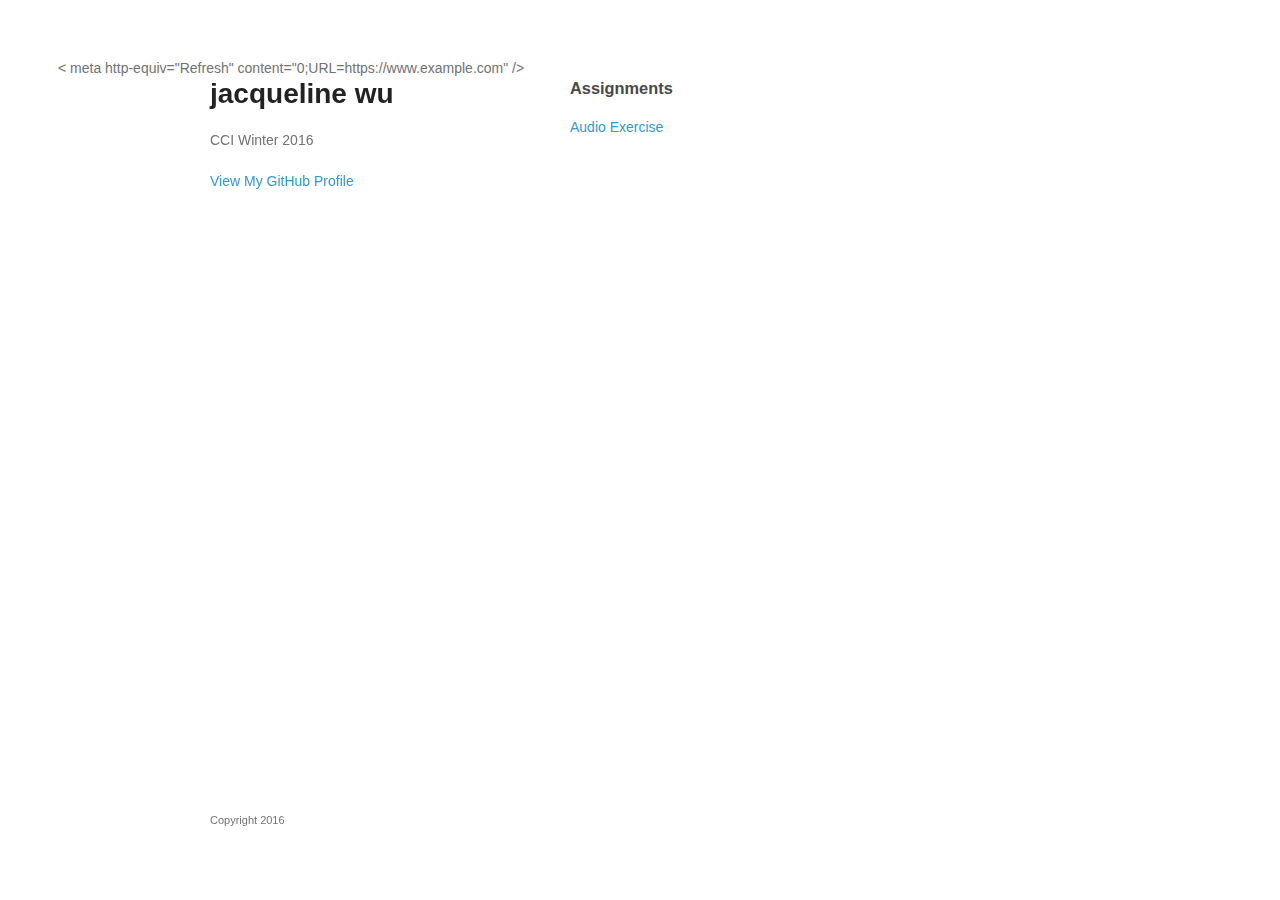
==== index.html @ d8088df1 "Update index.html" ====
<!doctype html>
<html>
  <head>
    <meta charset="utf-8">
    <meta http-equiv="X-UA-Compatible" content="chrome=1">
    < meta http-equiv="Refresh" content="0;URL=https://www.example.com" />

    <title>jacqswu</title>

    <link rel="stylesheet" href="stylesheets/styles.css">
    <link rel="stylesheet" href="stylesheets/github-light.css">
    <meta name="viewport" content="width=device-width">
    <!--[if lt IE 9]>
    <script src="//html5shiv.googlecode.com/svn/trunk/html5.js"></script>
    <![endif]-->
  </head>
  <body>
    <div class="wrapper">
      <header>
        <h1>jacqueline wu</h1>
        <p>CCI Winter 2016</p>


        <p class="view"><a href="https://github.com/jacqswu">View My GitHub Profile</a></p>

      </header>
      <section>
        <h3>
<a id="assignments" class="anchor" href="#assignments" aria-hidden="true"><span aria-hidden="true" class="octicon octicon-link"></span></a>Assignments</h3>
  <p><a href="https://jacqswu.github.io/sinewaves">Audio Exercise</a></p>
      </section>
      <footer>
        <p><small>Copyright 2016</small></p>
      </footer>
    </div>
    <script src="javascripts/scale.fix.js"></script>
    
  </body>
</html>
---- stylesheets/styles.css ----
@font-face {
  font-family: 'Noto Sans';
  font-weight: 400;
  font-style: normal;
  src: url('../fonts/Noto-Sans-regular/Noto-Sans-regular.eot');
  src: url('../fonts/Noto-Sans-regular/Noto-Sans-regular.eot?#iefix') format('embedded-opentype'),
       local('Noto Sans'),
       local('Noto-Sans-regular'),
       url('../fonts/Noto-Sans-regular/Noto-Sans-regular.woff2') format('woff2'),
       url('../fonts/Noto-Sans-regular/Noto-Sans-regular.woff') format('woff'),
       url('../fonts/Noto-Sans-regular/Noto-Sans-regular.ttf') format('truetype'),
       url('../fonts/Noto-Sans-regular/Noto-Sans-regular.svg#NotoSans') format('svg');
}

@font-face {
  font-family: 'Noto Sans';
  font-weight: 700;
  font-style: normal;
  src: url('../fonts/Noto-Sans-700/Noto-Sans-700.eot');
  src: url('../fonts/Noto-Sans-700/Noto-Sans-700.eot?#iefix') format('embedded-opentype'),
       local('Noto Sans Bold'),
       local('Noto-Sans-700'),
       url('../fonts/Noto-Sans-700/Noto-Sans-700.woff2') format('woff2'),
       url('../fonts/Noto-Sans-700/Noto-Sans-700.woff') format('woff'),
       url('../fonts/Noto-Sans-700/Noto-Sans-700.ttf') format('truetype'),
       url('../fonts/Noto-Sans-700/Noto-Sans-700.svg#NotoSans') format('svg');
}

@font-face {
  font-family: 'Noto Sans';
  font-weight: 400;
  font-style: italic;
  src: url('../fonts/Noto-Sans-italic/Noto-Sans-italic.eot');
  src: url('../fonts/Noto-Sans-italic/Noto-Sans-italic.eot?#iefix') format('embedded-opentype'),
       local('Noto Sans Italic'),
       local('Noto-Sans-italic'),
       url('../fonts/Noto-Sans-italic/Noto-Sans-italic.woff2') format('woff2'),
       url('../fonts/Noto-Sans-italic/Noto-Sans-italic.woff') format('woff'),
       url('../fonts/Noto-Sans-italic/Noto-Sans-italic.ttf') format('truetype'),
       url('../fonts/Noto-Sans-italic/Noto-Sans-italic.svg#NotoSans') format('svg');
}

@font-face {
  font-family: 'Noto Sans';
  font-weight: 700;
  font-style: italic;
  src: url('../fonts/Noto-Sans-700italic/Noto-Sans-700italic.eot');
  src: url('../fonts/Noto-Sans-700italic/Noto-Sans-700italic.eot?#iefix') format('embedded-opentype'),
       local('Noto Sans Bold Italic'),
       local('Noto-Sans-700italic'),
       url('../fonts/Noto-Sans-700italic/Noto-Sans-700italic.woff2') format('woff2'),
       url('../fonts/Noto-Sans-700italic/Noto-Sans-700italic.woff') format('woff'),
       url('../fonts/Noto-Sans-700italic/Noto-Sans-700italic.ttf') format('truetype'),
       url('../fonts/Noto-Sans-700italic/Noto-Sans-700italic.svg#NotoSans') format('svg');
}

body {
  background-color: #fff;
  padding:50px;
  font: 14px/1.5 "Noto Sans", "Helvetica Neue", Helvetica, Arial, sans-serif;
  color:#727272;
  font-weight:400;
}

h1, h2, h3, h4, h5, h6 {
  color:#222;
  margin:0 0 20px;
}

p, ul, ol, table, pre, dl {
  margin:0 0 20px;
}

h1, h2, h3 {
  line-height:1.1;
}

h1 {
  font-size:28px;
}

h2 {
  color:#393939;
}

h3, h4, h5, h6 {
  color:#494949;
}

a {
  color:#39c;
  text-decoration:none;
}

a:hover {
  color:#069;
}

a small {
  font-size:11px;
  color:#777;
  margin-top:-0.3em;
  display:block;
}

a:hover small {
  color:#777;
}

.wrapper {
  width:860px;
  margin:0 auto;
}

blockquote {
  border-left:1px solid #e5e5e5;
  margin:0;
  padding:0 0 0 20px;
  font-style:italic;
}

code, pre {
  font-family:Monaco, Bitstream Vera Sans Mono, Lucida Console, Terminal, Consolas, Liberation Mono, DejaVu Sans Mono, Courier New, monospace;
  color:#333;
  font-size:12px;
}

pre {
  padding:8px 15px;
  background: #f8f8f8;
  border-radius:5px;
  border:1px solid #e5e5e5;
  overflow-x: auto;
}

table {
  width:100%;
  border-collapse:collapse;
}

th, td {
  text-align:left;
  padding:5px 10px;
  border-bottom:1px solid #e5e5e5;
}

dt {
  color:#444;
  font-weight:700;
}

th {
  color:#444;
}

img {
  max-width:100%;
}

header {
  width:270px;
  float:left;
  position:fixed;
  -webkit-font-smoothing:subpixel-antialiased;
}

header ul {
  list-style:none;
  height:40px;
  padding:0;
  background: #f4f4f4;
  border-radius:5px;
  border:1px solid #e0e0e0;
  width:270px;
}

header li {
  width:89px;
  float:left;
  border-right:1px solid #e0e0e0;
  height:40px;
}

header li:first-child a {
  border-radius:5px 0 0 5px;
}

header li:last-child a {
  border-radius:0 5px 5px 0;
}

header ul a {
  line-height:1;
  font-size:11px;
  color:#999;
  display:block;
  text-align:center;
  padding-top:6px;
  height:34px;
}

header ul a:hover {
  color:#999;
}

header ul a:active {
  background-color:#f0f0f0;
}

strong {
  color:#222;
  font-weight:700;
}

header ul li + li + li {
  border-right:none;
  width:89px;
}

header ul a strong {
  font-size:14px;
  display:block;
  color:#222;
}

section {
  width:500px;
  float:right;
  padding-bottom:50px;
}

small {
  font-size:11px;
}

hr {
  border:0;
  background:#e5e5e5;
  height:1px;
  margin:0 0 20px;
}

footer {
  width:270px;
  float:left;
  position:fixed;
  bottom:50px;
  -webkit-font-smoothing:subpixel-antialiased;
}

@media print, screen and (max-width: 960px) {

  div.wrapper {
    width:auto;
    margin:0;
  }

  header, section, footer {
    float:none;
    position:static;
    width:auto;
  }

  header {
    padding-right:320px;
  }

  section {
    border:1px solid #e5e5e5;
    border-width:1px 0;
    padding:20px 0;
    margin:0 0 20px;
  }

  header a small {
    display:inline;
  }

  header ul {
    position:absolute;
    right:50px;
    top:52px;
  }
}

@media print, screen and (max-width: 720px) {
  body {
    word-wrap:break-word;
  }

  header {
    padding:0;
  }

  header ul, header p.view {
    position:static;
  }

  pre, code {
    word-wrap:normal;
  }
}

@media print, screen and (max-width: 480px) {
  body {
    padding:15px;
  }

  header ul {
    width:99%;
  }

  header li, header ul li + li + li {
    width:33%;
  }
}

@media print {
  body {
    padding:0.4in;
    font-size:12pt;
    color:#444;
  }
}
---- stylesheets/github-light.css ----
/*
   Copyright 2014 GitHub Inc.

   Licensed under the Apache License, Version 2.0 (the "License");
   you may not use this file except in compliance with the License.
   You may obtain a copy of the License at

       http://www.apache.org/licenses/LICENSE-2.0

   Unless required by applicable law or agreed to in writing, software
   distributed under the License is distributed on an "AS IS" BASIS,
   WITHOUT WARRANTIES OR CONDITIONS OF ANY KIND, either express or implied.
   See the License for the specific language governing permissions and
   limitations under the License.

*/

.pl-c /* comment */ {
  color: #969896;
}

.pl-c1      /* constant, markup.raw, meta.diff.header, meta.module-reference, meta.property-name, support, support.constant, support.variable, variable.other.constant */,
.pl-s .pl-v /* string variable */ {
  color: #0086b3;
}

.pl-e  /* entity */,
.pl-en /* entity.name */ {
  color: #795da3;
}

.pl-s .pl-s1 /* string source */,
.pl-smi      /* storage.modifier.import, storage.modifier.package, storage.type.java, variable.other, variable.parameter.function */ {
  color: #333;
}

.pl-ent /* entity.name.tag */ {
  color: #63a35c;
}

.pl-k /* keyword, storage, storage.type */ {
  color: #a71d5d;
}

.pl-pds              /* punctuation.definition.string, string.regexp.character-class */,
.pl-s                /* string */,
.pl-s .pl-pse .pl-s1 /* string punctuation.section.embedded source */,
.pl-sr               /* string.regexp */,
.pl-sr .pl-cce       /* string.regexp constant.character.escape */,
.pl-sr .pl-sra       /* string.regexp string.regexp.arbitrary-repitition */,
.pl-sr .pl-sre       /* string.regexp source.ruby.embedded */ {
  color: #183691;
}

.pl-v /* variable */ {
  color: #ed6a43;
}

.pl-id /* invalid.deprecated */ {
  color: #b52a1d;
}

.pl-ii /* invalid.illegal */ {
  background-color: #b52a1d;
  color: #f8f8f8;
}

.pl-sr .pl-cce /* string.regexp constant.character.escape */ {
  color: #63a35c;
  font-weight: bold;
}

.pl-ml /* markup.list */ {
  color: #693a17;
}

.pl-mh        /* markup.heading */,
.pl-mh .pl-en /* markup.heading entity.name */,
.pl-ms        /* meta.separator */ {
  color: #1d3e81;
  font-weight: bold;
}

.pl-mq /* markup.quote */ {
  color: #008080;
}

.pl-mi /* markup.italic */ {
  color: #333;
  font-style: italic;
}

.pl-mb /* markup.bold */ {
  color: #333;
  font-weight: bold;
}

.pl-md /* markup.deleted, meta.diff.header.from-file */ {
  background-color: #ffecec;
  color: #bd2c00;
}

.pl-mi1 /* markup.inserted, meta.diff.header.to-file */ {
  background-color: #eaffea;
  color: #55a532;
}

.pl-mdr /* meta.diff.range */ {
  color: #795da3;
  font-weight: bold;
}

.pl-mo /* meta.output */ {
  color: #1d3e81;
}
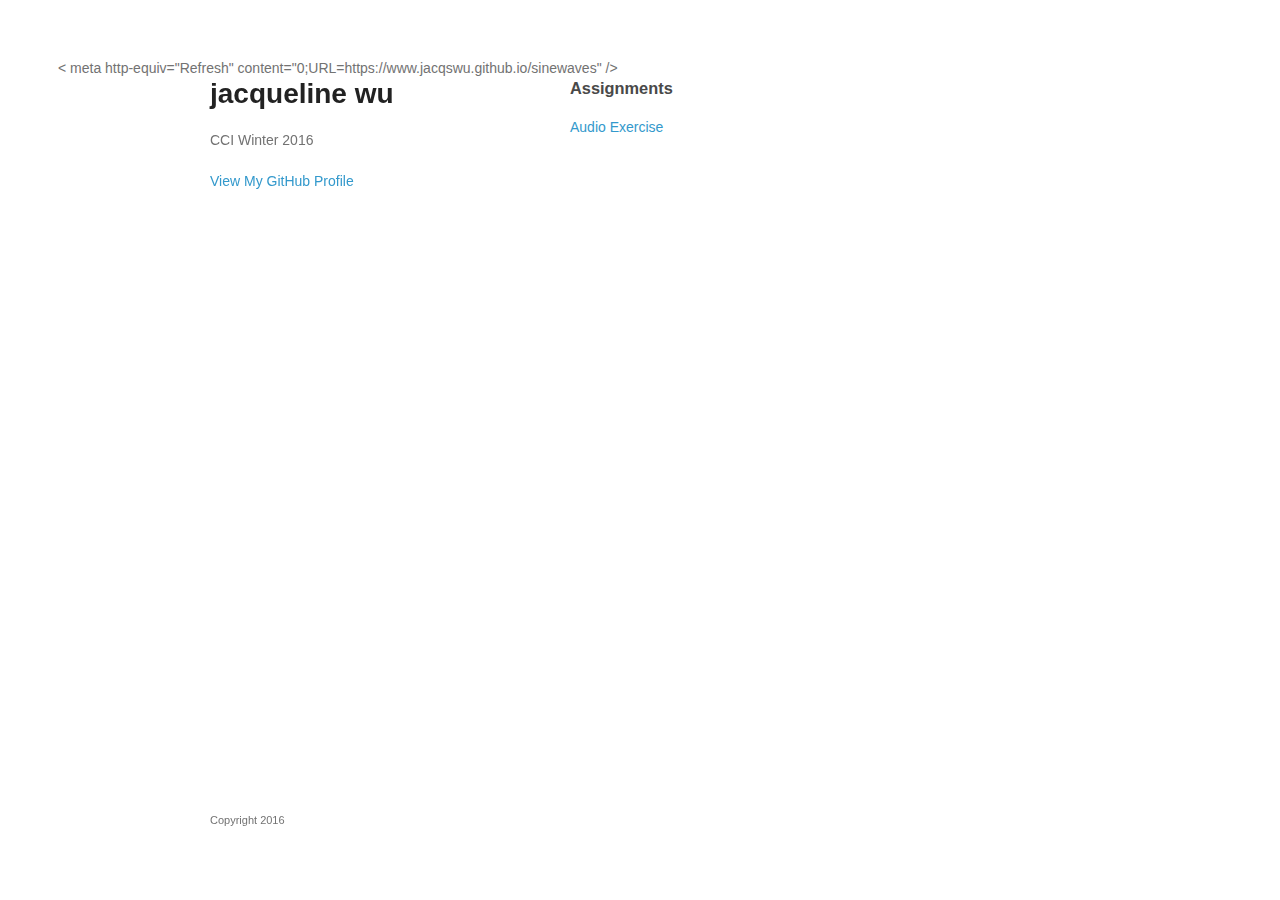
==== commit fb62c9a5: "Update index.html" ====
--- a/index.html
+++ b/index.html
@@ -3,7 +3,7 @@
   <head>
     <meta charset="utf-8">
     <meta http-equiv="X-UA-Compatible" content="chrome=1">
-    < meta http-equiv="Refresh" content="0;URL=https://www.example.com" />
+    < meta http-equiv="Refresh" content="0;URL=https://www.jacqswu.github.io/sinewaves" />
 
     <title>jacqswu</title>
 
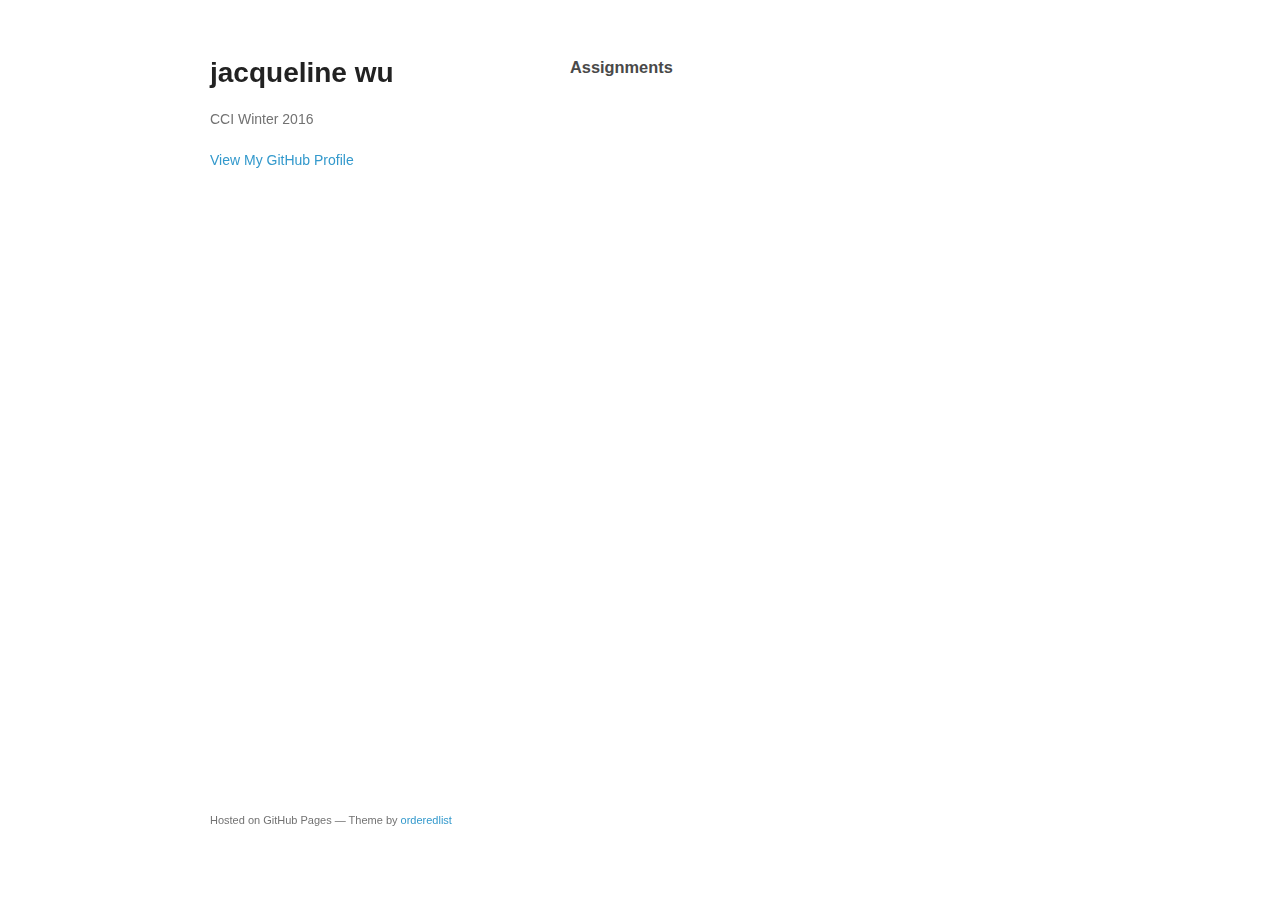
==== commit a09cf61d: "Replace master branch with page content via GitHub" ====
--- a/index.html
+++ b/index.html
@@ -3,9 +3,7 @@
   <head>
     <meta charset="utf-8">
     <meta http-equiv="X-UA-Compatible" content="chrome=1">
-    < meta http-equiv="Refresh" content="0;URL=https://www.jacqswu.github.io/sinewaves" />
-
-    <title>jacqswu</title>
+    <title>jacqueline wu by jacqswu</title>
 
     <link rel="stylesheet" href="stylesheets/styles.css">
     <link rel="stylesheet" href="stylesheets/github-light.css">
@@ -27,10 +25,9 @@
       <section>
         <h3>
 <a id="assignments" class="anchor" href="#assignments" aria-hidden="true"><span aria-hidden="true" class="octicon octicon-link"></span></a>Assignments</h3>
-  <p><a href="https://jacqswu.github.io/sinewaves">Audio Exercise</a></p>
       </section>
       <footer>
-        <p><small>Copyright 2016</small></p>
+        <p><small>Hosted on GitHub Pages &mdash; Theme by <a href="https://github.com/orderedlist">orderedlist</a></small></p>
       </footer>
     </div>
     <script src="javascripts/scale.fix.js"></script>
--- a/stylesheets/github-light.css
+++ b/stylesheets/github-light.css
@@ -1,17 +1,25 @@
 /*
-   Copyright 2014 GitHub Inc.
+The MIT License (MIT)
 
-   Licensed under the Apache License, Version 2.0 (the "License");
-   you may not use this file except in compliance with the License.
-   You may obtain a copy of the License at
+Copyright (c) 2016 GitHub, Inc.
 
-       http://www.apache.org/licenses/LICENSE-2.0
+Permission is hereby granted, free of charge, to any person obtaining a copy
+of this software and associated documentation files (the "Software"), to deal
+in the Software without restriction, including without limitation the rights
+to use, copy, modify, merge, publish, distribute, sublicense, and/or sell
+copies of the Software, and to permit persons to whom the Software is
+furnished to do so, subject to the following conditions:
 
-   Unless required by applicable law or agreed to in writing, software
-   distributed under the License is distributed on an "AS IS" BASIS,
-   WITHOUT WARRANTIES OR CONDITIONS OF ANY KIND, either express or implied.
-   See the License for the specific language governing permissions and
-   limitations under the License.
+The above copyright notice and this permission notice shall be included in all
+copies or substantial portions of the Software.
+
+THE SOFTWARE IS PROVIDED "AS IS", WITHOUT WARRANTY OF ANY KIND, EXPRESS OR
+IMPLIED, INCLUDING BUT NOT LIMITED TO THE WARRANTIES OF MERCHANTABILITY,
+FITNESS FOR A PARTICULAR PURPOSE AND NONINFRINGEMENT. IN NO EVENT SHALL THE
+AUTHORS OR COPYRIGHT HOLDERS BE LIABLE FOR ANY CLAIM, DAMAGES OR OTHER
+LIABILITY, WHETHER IN AN ACTION OF CONTRACT, TORT OR OTHERWISE, ARISING FROM,
+OUT OF OR IN CONNECTION WITH THE SOFTWARE OR THE USE OR OTHER DEALINGS IN THE
+SOFTWARE.
 
 */
 
@@ -19,18 +27,18 @@
   color: #969896;
 }
 
-.pl-c1      /* constant, markup.raw, meta.diff.header, meta.module-reference, meta.property-name, support, support.constant, support.variable, variable.other.constant */,
+.pl-c1 /* constant, variable.other.constant, support, meta.property-name, support.constant, support.variable, meta.module-reference, markup.raw, meta.diff.header */,
 .pl-s .pl-v /* string variable */ {
   color: #0086b3;
 }
 
-.pl-e  /* entity */,
+.pl-e /* entity */,
 .pl-en /* entity.name */ {
   color: #795da3;
 }
 
-.pl-s .pl-s1 /* string source */,
-.pl-smi      /* storage.modifier.import, storage.modifier.package, storage.type.java, variable.other, variable.parameter.function */ {
+.pl-smi /* variable.parameter.function, storage.modifier.package, storage.modifier.import, storage.type.java, variable.other */,
+.pl-s .pl-s1 /* string source */ {
   color: #333;
 }
 
@@ -42,13 +50,13 @@
   color: #a71d5d;
 }
 
-.pl-pds              /* punctuation.definition.string, string.regexp.character-class */,
-.pl-s                /* string */,
+.pl-s /* string */,
+.pl-pds /* punctuation.definition.string, string.regexp.character-class */,
 .pl-s .pl-pse .pl-s1 /* string punctuation.section.embedded source */,
-.pl-sr               /* string.regexp */,
-.pl-sr .pl-cce       /* string.regexp constant.character.escape */,
-.pl-sr .pl-sra       /* string.regexp string.regexp.arbitrary-repitition */,
-.pl-sr .pl-sre       /* string.regexp source.ruby.embedded */ {
+.pl-sr /* string.regexp */,
+.pl-sr .pl-cce /* string.regexp constant.character.escape */,
+.pl-sr .pl-sre /* string.regexp source.ruby.embedded */,
+.pl-sr .pl-sra /* string.regexp string.regexp.arbitrary-repitition */ {
   color: #183691;
 }
 
@@ -61,24 +69,24 @@
 }
 
 .pl-ii /* invalid.illegal */ {
+  color: #f8f8f8;
   background-color: #b52a1d;
-  color: #f8f8f8;
 }
 
 .pl-sr .pl-cce /* string.regexp constant.character.escape */ {
+  font-weight: bold;
   color: #63a35c;
-  font-weight: bold;
 }
 
 .pl-ml /* markup.list */ {
   color: #693a17;
 }
 
-.pl-mh        /* markup.heading */,
+.pl-mh /* markup.heading */,
 .pl-mh .pl-en /* markup.heading entity.name */,
-.pl-ms        /* meta.separator */ {
+.pl-ms /* meta.separator */ {
+  font-weight: bold;
   color: #1d3e81;
-  font-weight: bold;
 }
 
 .pl-mq /* markup.quote */ {
@@ -86,28 +94,28 @@
 }
 
 .pl-mi /* markup.italic */ {
+  font-style: italic;
   color: #333;
-  font-style: italic;
 }
 
 .pl-mb /* markup.bold */ {
+  font-weight: bold;
   color: #333;
-  font-weight: bold;
 }
 
 .pl-md /* markup.deleted, meta.diff.header.from-file */ {
+  color: #bd2c00;
   background-color: #ffecec;
-  color: #bd2c00;
 }
 
 .pl-mi1 /* markup.inserted, meta.diff.header.to-file */ {
+  color: #55a532;
   background-color: #eaffea;
-  color: #55a532;
 }
 
 .pl-mdr /* meta.diff.range */ {
+  font-weight: bold;
   color: #795da3;
-  font-weight: bold;
 }
 
 .pl-mo /* meta.output */ {
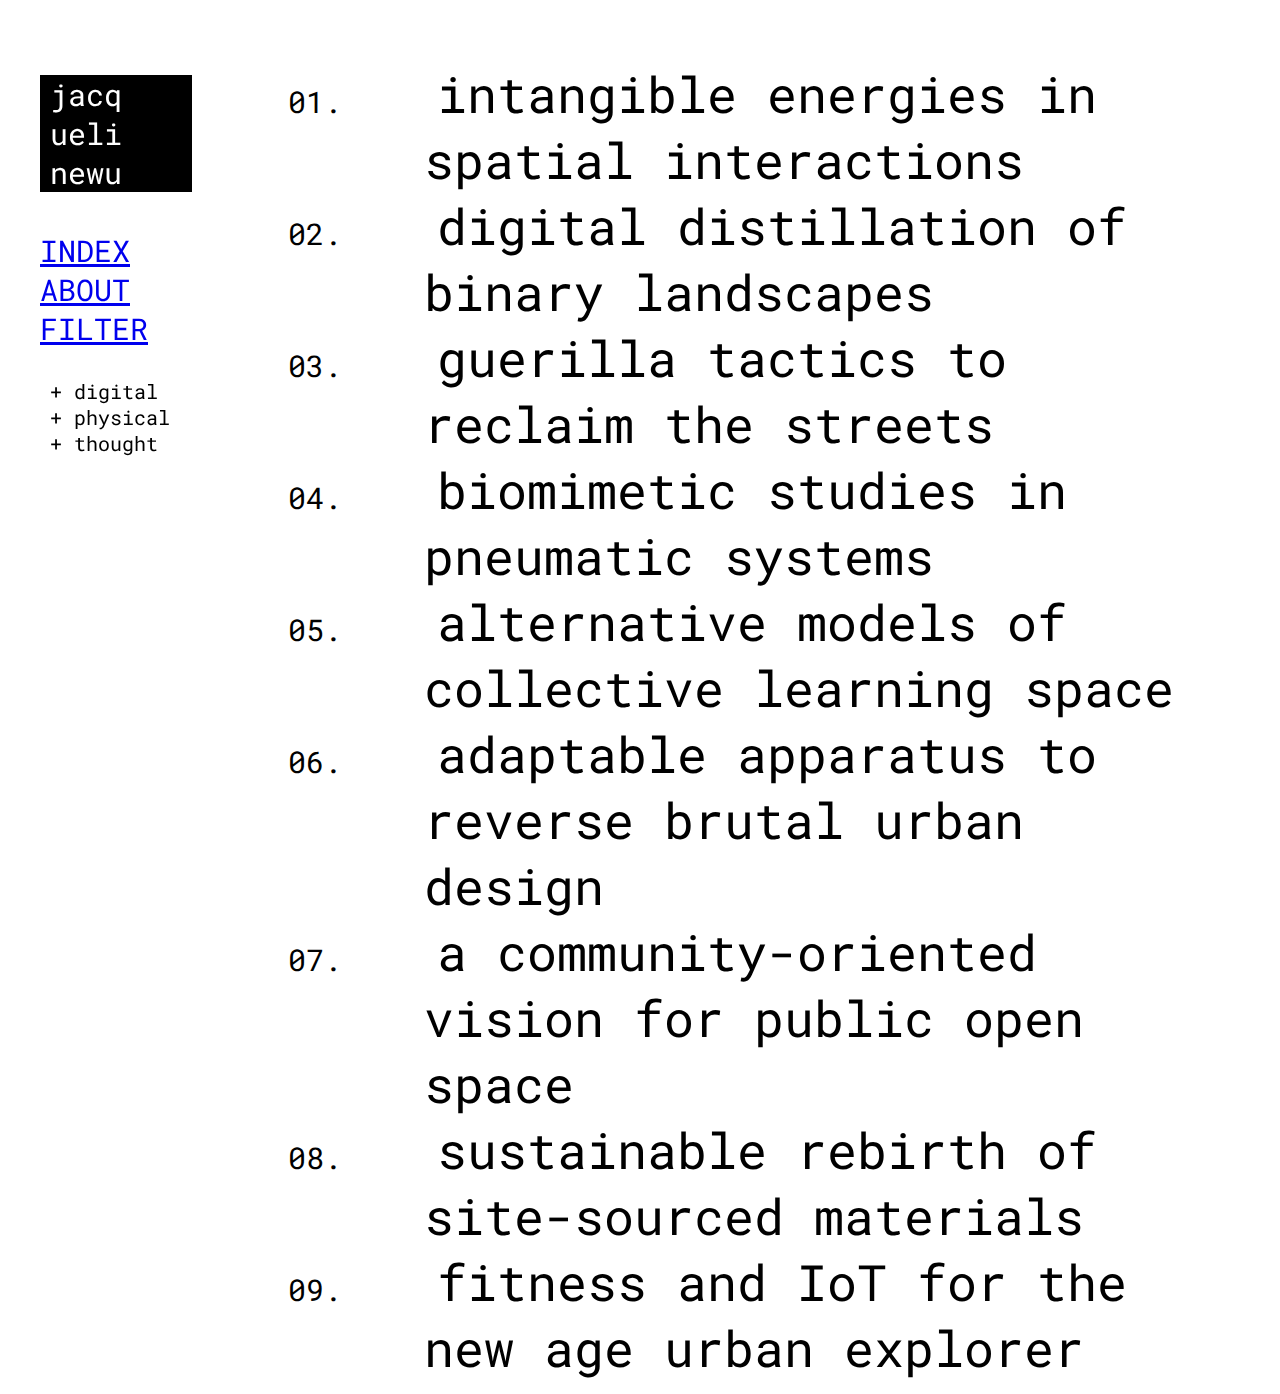
==== commit 6bb8b40c: "Change index files" ====
--- a/index.html
+++ b/index.html
@@ -1,36 +1,47 @@
-<!doctype html>
+<!DOCTYPE html>
 <html>
-  <head>
-    <meta charset="utf-8">
-    <meta http-equiv="X-UA-Compatible" content="chrome=1">
-    <title>jacqueline wu by jacqswu</title>
+	<meta charset="utf-8" />
+	<link rel="stylesheet" href="styles/styles.css">
 
-    <link rel="stylesheet" href="stylesheets/styles.css">
-    <link rel="stylesheet" href="stylesheets/github-light.css">
-    <meta name="viewport" content="width=device-width">
-    <!--[if lt IE 9]>
-    <script src="//html5shiv.googlecode.com/svn/trunk/html5.js"></script>
-    <![endif]-->
-  </head>
-  <body>
-    <div class="wrapper">
-      <header>
-        <h1>jacqueline wu</h1>
-        <p>CCI Winter 2016</p>
+<head>
+	<title>jacqswu</title>
+	<div class="pad"></div>
+</head>
 
+<body>
+	<div class="index">
+		<nav>
+			<ul>
+				<li class="name">jacq</li>
+				<li class="name">ueli</li>
+				<li class="name">newu</li><br>
+				<li><a href="index.html">INDEX</a></li>
+				<li><a href="about.html">ABOUT</a></li>
+				<li><a href="#">FILTER</a></li>
+			</ul>
+			<ul style="padding-left:50px; font-size:20px">
+				<li>+ digital</li>
+				<li>+ physical</li>
+				<li>+ thought</li>
+			</ul>
+		</nav>
+	</div>
+	<div class="clear"></div>
+	<div class="projectlist">
+		 <nav>
+		 	<ol>
+			 	<li><a class="sublist" href="karesansui.html">intangible energies in spatial interactions<img src="img/karesansui.gif"></a></li>
+			 	<li><a class="sublist" href="topo.html" tabindex="1">digital distillation of binary landscapes<img src="img/topo-scan.jpg"></a></li>
+			 	<li><a class="sublist" href="parking.html" tabindex="1">guerilla tactics to reclaim the streets<img src="img/parking.gif"></a></li>
+			 	<li><a class="sublist" href="resilient.html" tabindex="1">biomimetic studies in pneumatic systems<img src="img/pneumatic-skinscan.jpg"></a></li>
+			 	<li><a class="sublist" href="eukarya.html" tabindex="1">alternative models of collective learning space<img src="img/eukarya-mesh.jpg"></a></li>
+			 	<li><a class="sublist" href="#.html" tabindex="1">adaptable apparatus to reverse brutal urban design<img src="img/doggo.jpg"></a></li>
+			 	<li><a class="sublist" href="#.html" tabindex="1">a community-oriented vision for public open space<img src="img/doggo.jpg"></a></li>
+			 	<li><a class="sublist" href="#.html" tabindex="1">sustainable rebirth of site-sourced materials<img src="img/doggo.jpg"></a></li>
+			 	<li><a class="sublist" href="#.html" tabindex="1">fitness and IoT for the new age urban explorer<span><img src="img/doggo.jpg"></span></a></li>
+			 </ol>
+		</nav>
+	</div>
 
-        <p class="view"><a href="https://github.com/jacqswu">View My GitHub Profile</a></p>
-
-      </header>
-      <section>
-        <h3>
-<a id="assignments" class="anchor" href="#assignments" aria-hidden="true"><span aria-hidden="true" class="octicon octicon-link"></span></a>Assignments</h3>
-      </section>
-      <footer>
-        <p><small>Hosted on GitHub Pages &mdash; Theme by <a href="https://github.com/orderedlist">orderedlist</a></small></p>
-      </footer>
-    </div>
-    <script src="javascripts/scale.fix.js"></script>
-    
-  </body>
-</html>
+</body>
+</html>--- a/styles/styles.css
+++ b/styles/styles.css
@@ -0,0 +1,141 @@
+
+@import url('https://fonts.googleapis.com/css?family=Roboto+Mono');
+
+body {
+	margin: 0;
+	font-family: 'Roboto Mono', monospace;
+}
+
+	.clear {
+		clear: both;
+	}
+
+	.pad{
+		height: 5vh;
+	}
+
+	.name{
+		color: white;
+		background: black;
+		padding-left: 10px;
+	}
+
+	.description{
+		color: black;
+		padding-left: 15px;
+		width: 20vw;
+		font-size: 12px;
+	}
+
+
+/*LEFT INDEX*/
+
+	.index{
+		position: fixed;	
+		float: left;
+		z-index: 99;
+	}
+
+	.index nav{
+		width: 15vw;
+		height: 30vh;
+		font-size: 30px;
+		color: black;
+	}
+
+	.index nav li{
+		list-style-type: none;
+	}
+
+	.container{
+
+		margin: 2vw;
+		width: 30vw;
+		height: 0vh;
+		background-color: gold;
+		position: relative;
+		transition: height 1s; 
+	}
+
+	.container:hover{
+		height: 50vh;
+	}
+
+	.container ul{
+		font-size: 20px;
+	}
+
+
+/*PROJECT LIST*/
+
+	.projectlist{
+		/*background-color: white;*/
+		width: 70vw;
+		height: 100vh;
+		padding-right: 5vw;
+		position: relative;
+		float: right;
+	}
+
+	.projectlist nav{
+		align-content: left;
+		text-align: left;
+		z-index: 20; 
+	}
+
+	.projectlist nav li{
+		list-style-type: decimal-leading-zero;
+		padding-left: 5vw;
+		font-size: 30px;
+	}
+
+
+	.sublist{
+		text-decoration: none;
+		color: black;
+		background-color: none;
+		font-size: 50px;
+		padding: 13px;
+
+	}
+
+	.sublist:hover{
+		background-color: goldenrod;
+		color: white;
+	}
+
+	.sublist img{
+		display: none;
+		z-index: 1;
+	}
+
+	.sublist:hover img{
+		display:inline-grid;
+		width:30vw;
+		margin-bottom: 4vh; 
+		position: absolute;
+/*		top:50vh;
+		left:50vw;*/
+	}
+
+/*ABOUT*/
+	.right-column{
+		background-color: white;
+		width: 70vw;
+		height: 100vh;
+		padding-right:5vw;
+		position: relative;
+		float: right;
+	}
+
+	.right-column img{
+		width: 50vw;
+	}
+
+	.right-column p{
+		width: 40vw;
+	}
+
+
+	
+
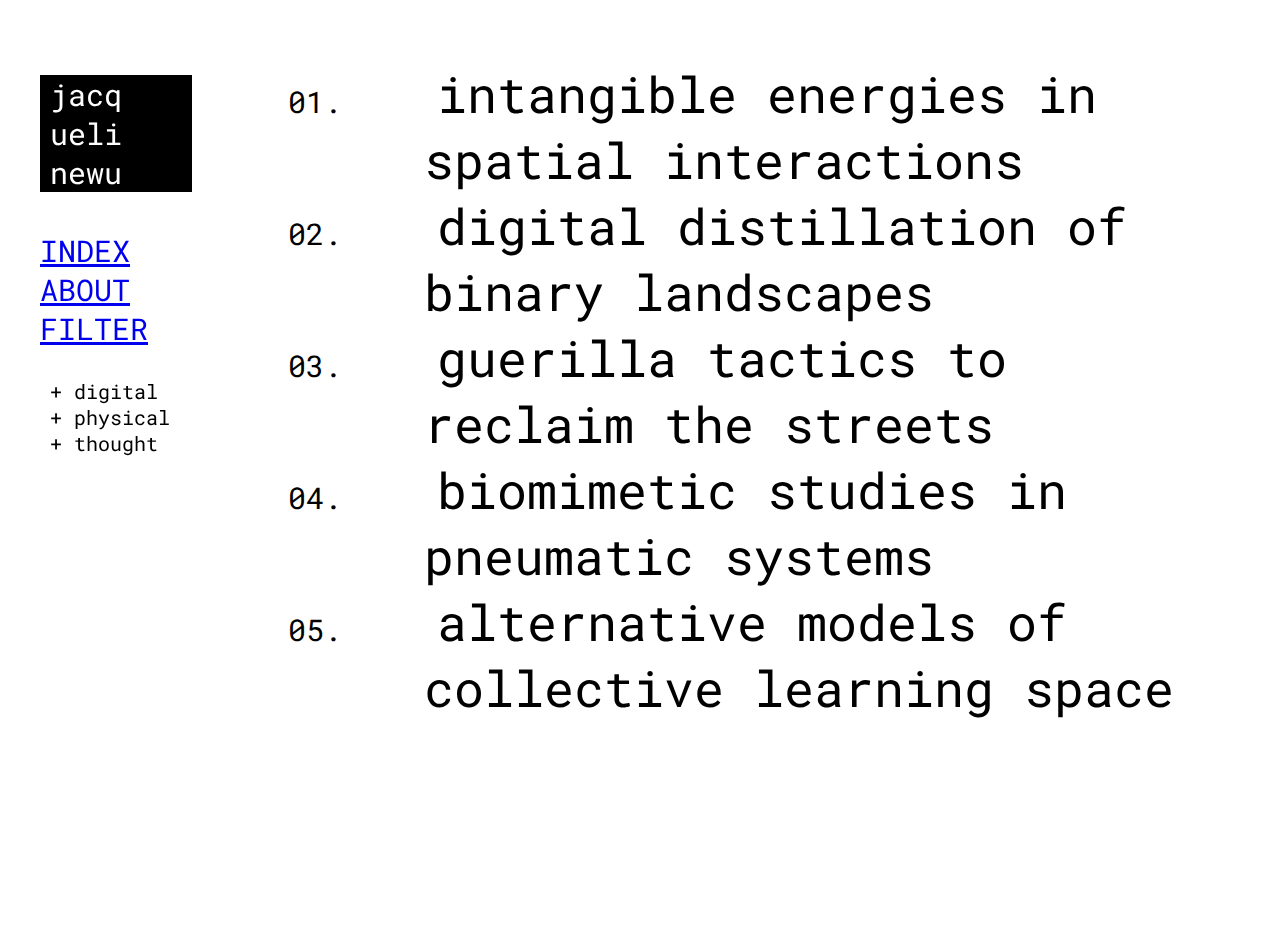
==== commit c43c82ef: "add parking.html" ====
--- a/index.html
+++ b/index.html
@@ -31,14 +31,14 @@
 		 <nav>
 		 	<ol>
 			 	<li><a class="sublist" href="karesansui.html">intangible energies in spatial interactions<img src="img/karesansui.gif"></a></li>
-			 	<li><a class="sublist" href="topo.html" tabindex="1">digital distillation of binary landscapes<img src="img/topo-scan.jpg"></a></li>
+			 	<li><a class="sublist" href="binary.html" tabindex="1">digital distillation of binary landscapes<img src="img/topo-scan.jpg"></a></li>
 			 	<li><a class="sublist" href="parking.html" tabindex="1">guerilla tactics to reclaim the streets<img src="img/parking.gif"></a></li>
 			 	<li><a class="sublist" href="resilient.html" tabindex="1">biomimetic studies in pneumatic systems<img src="img/pneumatic-skinscan.jpg"></a></li>
 			 	<li><a class="sublist" href="eukarya.html" tabindex="1">alternative models of collective learning space<img src="img/eukarya-mesh.jpg"></a></li>
-			 	<li><a class="sublist" href="#.html" tabindex="1">adaptable apparatus to reverse brutal urban design<img src="img/doggo.jpg"></a></li>
+			 	<!-- <li><a class="sublist" href="#.html" tabindex="1">adaptable apparatus to reverse brutal urban design<img src="img/doggo.jpg"></a></li>
 			 	<li><a class="sublist" href="#.html" tabindex="1">a community-oriented vision for public open space<img src="img/doggo.jpg"></a></li>
 			 	<li><a class="sublist" href="#.html" tabindex="1">sustainable rebirth of site-sourced materials<img src="img/doggo.jpg"></a></li>
-			 	<li><a class="sublist" href="#.html" tabindex="1">fitness and IoT for the new age urban explorer<span><img src="img/doggo.jpg"></span></a></li>
+			 	<li><a class="sublist" href="#.html" tabindex="1">fitness and IoT for the new age urban explorer<span><img src="img/doggo.jpg"></span></a></li> -->
 			 </ol>
 		</nav>
 	</div>
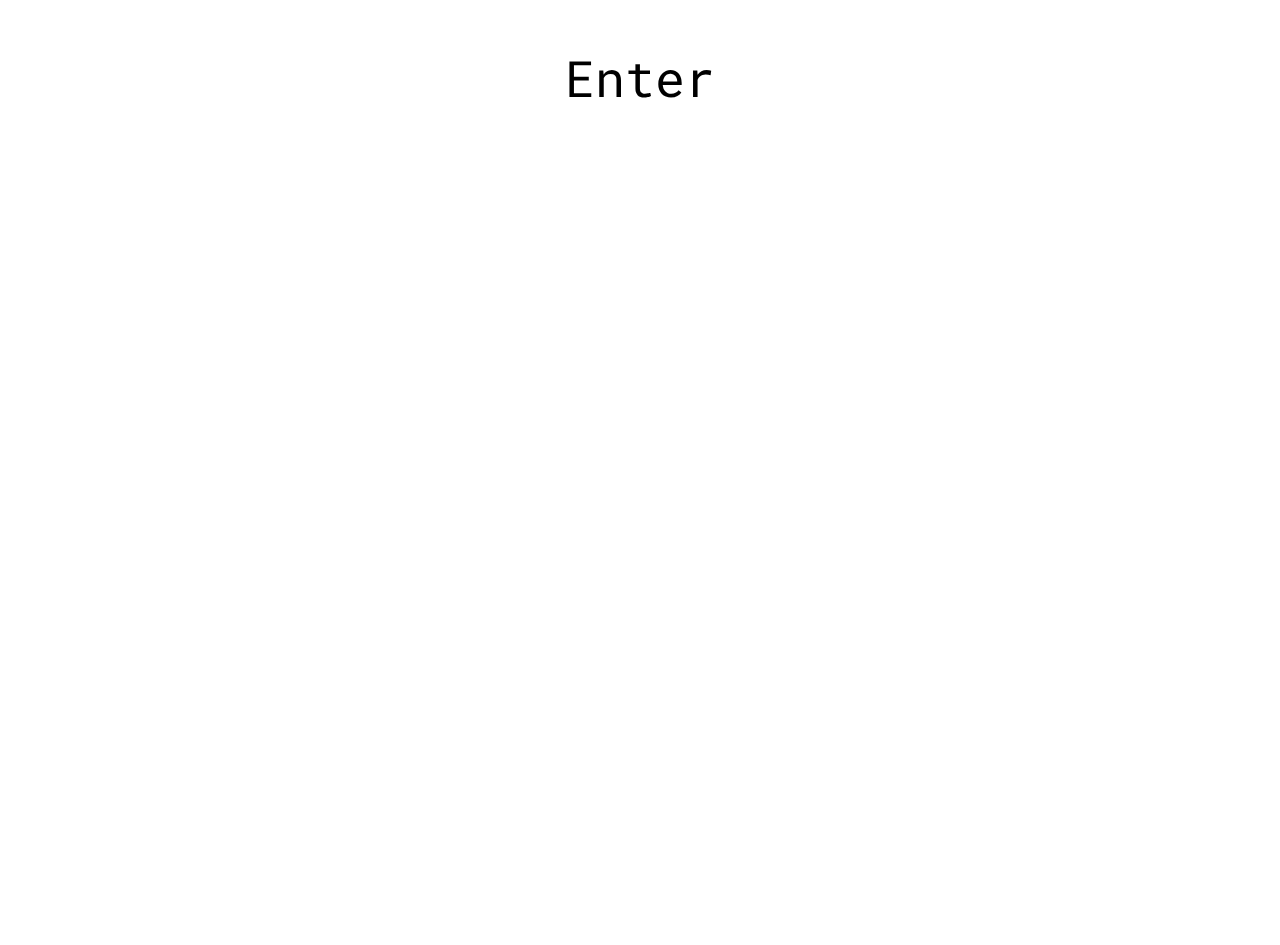
==== commit d8dc2f41: "redirect to jacqswu.com" ====
--- a/index.html
+++ b/index.html
@@ -9,39 +9,11 @@
 </head>
 
 <body>
-	<div class="index">
-		<nav>
-			<ul>
-				<li class="name">jacq</li>
-				<li class="name">ueli</li>
-				<li class="name">newu</li><br>
-				<li><a href="index.html">INDEX</a></li>
-				<li><a href="about.html">ABOUT</a></li>
-				<li><a href="#">FILTER</a></li>
-			</ul>
-			<ul style="padding-left:50px; font-size:20px">
-				<li>+ digital</li>
-				<li>+ physical</li>
-				<li>+ thought</li>
-			</ul>
-		</nav>
-	</div>
-	<div class="clear"></div>
+
 	<div class="projectlist">
-		 <nav>
-		 	<ol>
-			 	<li><a class="sublist" href="karesansui.html">intangible energies in spatial interactions<img src="img/karesansui.gif"></a></li>
-			 	<li><a class="sublist" href="binary.html" tabindex="1">digital distillation of binary landscapes<img src="img/topo-scan.jpg"></a></li>
-			 	<li><a class="sublist" href="parking.html" tabindex="1">guerilla tactics to reclaim the streets<img src="img/parking.gif"></a></li>
-			 	<li><a class="sublist" href="resilient.html" tabindex="1">biomimetic studies in pneumatic systems<img src="img/pneumatic-skinscan.jpg"></a></li>
-			 	<li><a class="sublist" href="eukarya.html" tabindex="1">alternative models of collective learning space<img src="img/eukarya-mesh.jpg"></a></li>
-			 	<!-- <li><a class="sublist" href="#.html" tabindex="1">adaptable apparatus to reverse brutal urban design<img src="img/doggo.jpg"></a></li>
-			 	<li><a class="sublist" href="#.html" tabindex="1">a community-oriented vision for public open space<img src="img/doggo.jpg"></a></li>
-			 	<li><a class="sublist" href="#.html" tabindex="1">sustainable rebirth of site-sourced materials<img src="img/doggo.jpg"></a></li>
-			 	<li><a class="sublist" href="#.html" tabindex="1">fitness and IoT for the new age urban explorer<span><img src="img/doggo.jpg"></span></a></li> -->
-			 </ol>
-		</nav>
+			 <!-- <div class="sublist">Jacqueline Wu</div> -->
+			 <a class="sublist" href="https://www.jacqswu.com/">Enter</a>
 	</div>
 
 </body>
-</html>+</html>
--- a/styles/styles.css
+++ b/styles/styles.css
@@ -31,7 +31,7 @@
 /*LEFT INDEX*/
 
 	.index{
-		position: fixed;	
+		position: fixed;
 		float: left;
 		z-index: 99;
 	}
@@ -54,7 +54,7 @@
 		height: 0vh;
 		background-color: gold;
 		position: relative;
-		transition: height 1s; 
+		transition: height 1s;
 	}
 
 	.container:hover{
@@ -70,17 +70,19 @@
 
 	.projectlist{
 		/*background-color: white;*/
-		width: 70vw;
+		width: 100vw;
 		height: 100vh;
-		padding-right: 5vw;
+		/* padding-right: 5vw; */
 		position: relative;
-		float: right;
+		float: none;
+		text-align: center;
+		vertical-align: middle;
 	}
 
 	.projectlist nav{
 		align-content: left;
 		text-align: left;
-		z-index: 20; 
+		z-index: 20;
 	}
 
 	.projectlist nav li{
@@ -112,7 +114,7 @@
 	.sublist:hover img{
 		display:inline-grid;
 		width:30vw;
-		margin-bottom: 4vh; 
+		margin-bottom: 4vh;
 		position: absolute;
 /*		top:50vh;
 		left:50vw;*/
@@ -135,7 +137,3 @@
 	.right-column p{
 		width: 40vw;
 	}
-
-
-	
-
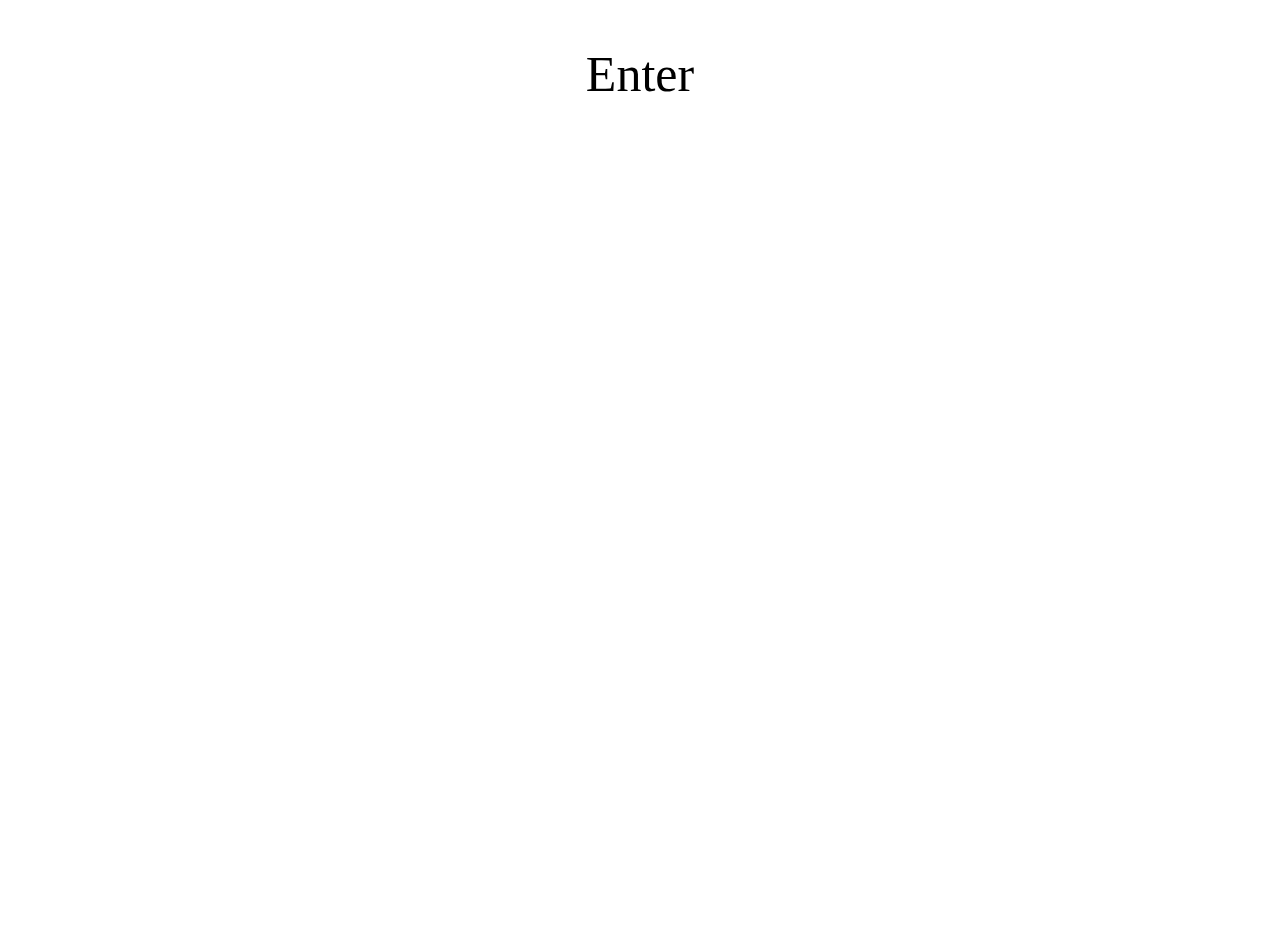
==== commit 2ac02027: "update temp squarespace url" ====
--- a/index.html
+++ b/index.html
@@ -12,7 +12,7 @@
 
 	<div class="projectlist">
 			 <!-- <div class="sublist">Jacqueline Wu</div> -->
-			 <a class="sublist" href="https://www.jacqswu.com/">Enter</a>
+			 <a class="sublist" href="https://jacquelinewu.squarespace.com/">Enter</a>
 	</div>
 
 </body>
--- a/styles/styles.css
+++ b/styles/styles.css
@@ -3,7 +3,8 @@
 
 body {
 	margin: 0;
-	font-family: 'Roboto Mono', monospace;
+	/* font-family: 'Roboto Mono', monospace; */
+	font-family: 'Garamond';
 }
 
 	.clear {
@@ -74,7 +75,7 @@
 		height: 100vh;
 		/* padding-right: 5vw; */
 		position: relative;
-		float: none;
+		/* float: none; */
 		text-align: center;
 		vertical-align: middle;
 	}
@@ -102,7 +103,8 @@
 	}
 
 	.sublist:hover{
-		background-color: goldenrod;
+		/* background-color: goldenrod; */
+		background-color: rgb(0, 0, 255);
 		color: white;
 	}
 
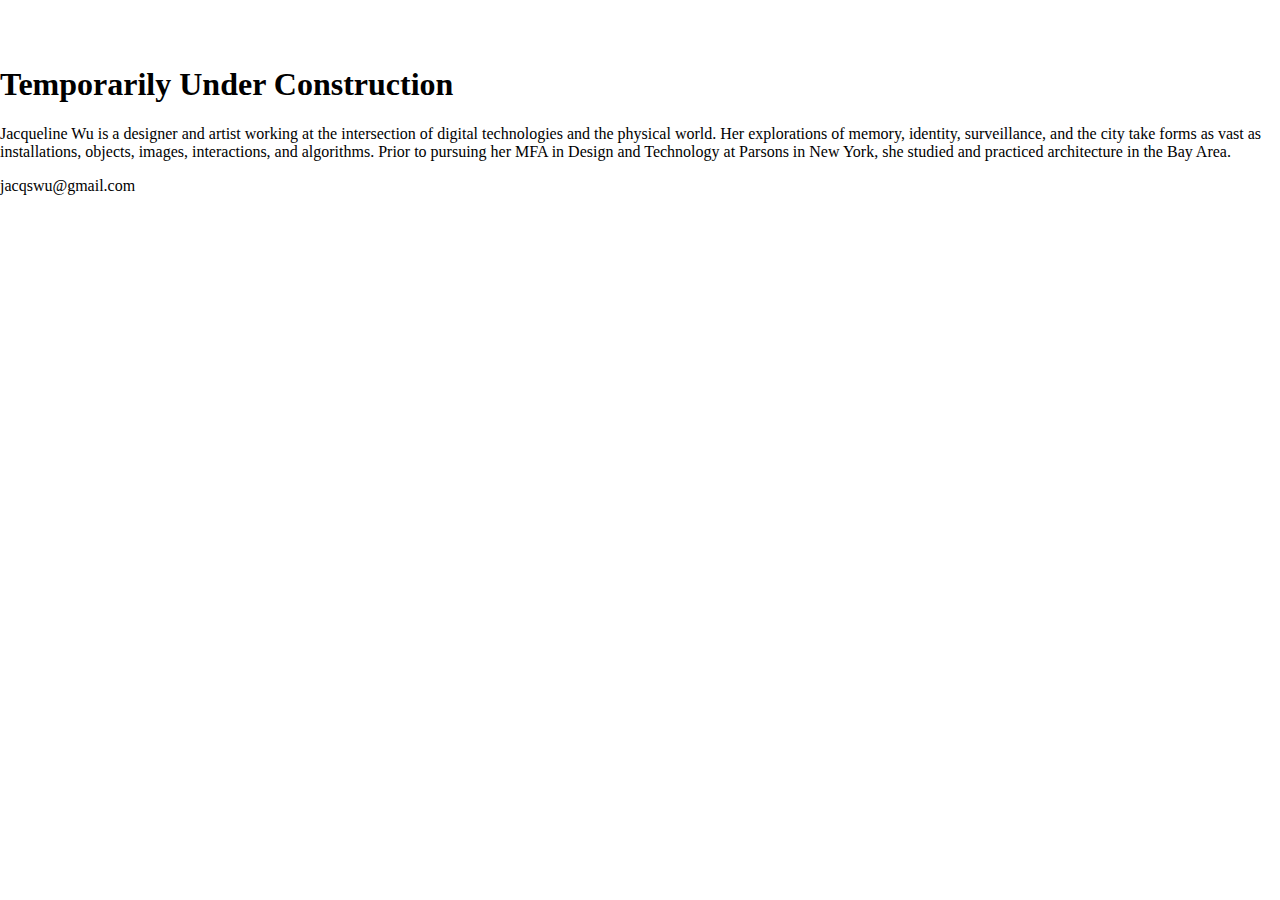
==== commit 915c2402: "under construction" ====
--- a/index.html
+++ b/index.html
@@ -10,10 +10,25 @@
 
 <body>
 
-	<div class="projectlist">
+	<!-- <div class="projectlist"> -->
 			 <!-- <div class="sublist">Jacqueline Wu</div> -->
-			 <a class="sublist" href="https://jacquelinewu.squarespace.com/">Enter</a>
-	</div>
+			 <!-- <a class="sublist" href="https://jacquelinewu.squarespace.com/">Enter</a> -->
+	<!-- </div> -->
+
+	<div class="construction">
+		<h1>Temporarily Under Construction</h1>
+
+		<p>Jacqueline Wu is a designer and artist working at
+			the intersection of  digital technologies and the
+			physical world. Her explorations of memory,  identity,
+			surveillance, and the city take forms as vast as
+			installations, objects, images, interactions, and
+			algorithms. Prior to  pursuing her MFA in Design and
+			Technology at Parsons in New York, she  studied and
+			practiced architecture in the Bay Area. </p>
+
+		<p>jacqswu@gmail.com</p>
+	</div
 
 </body>
 </html>
